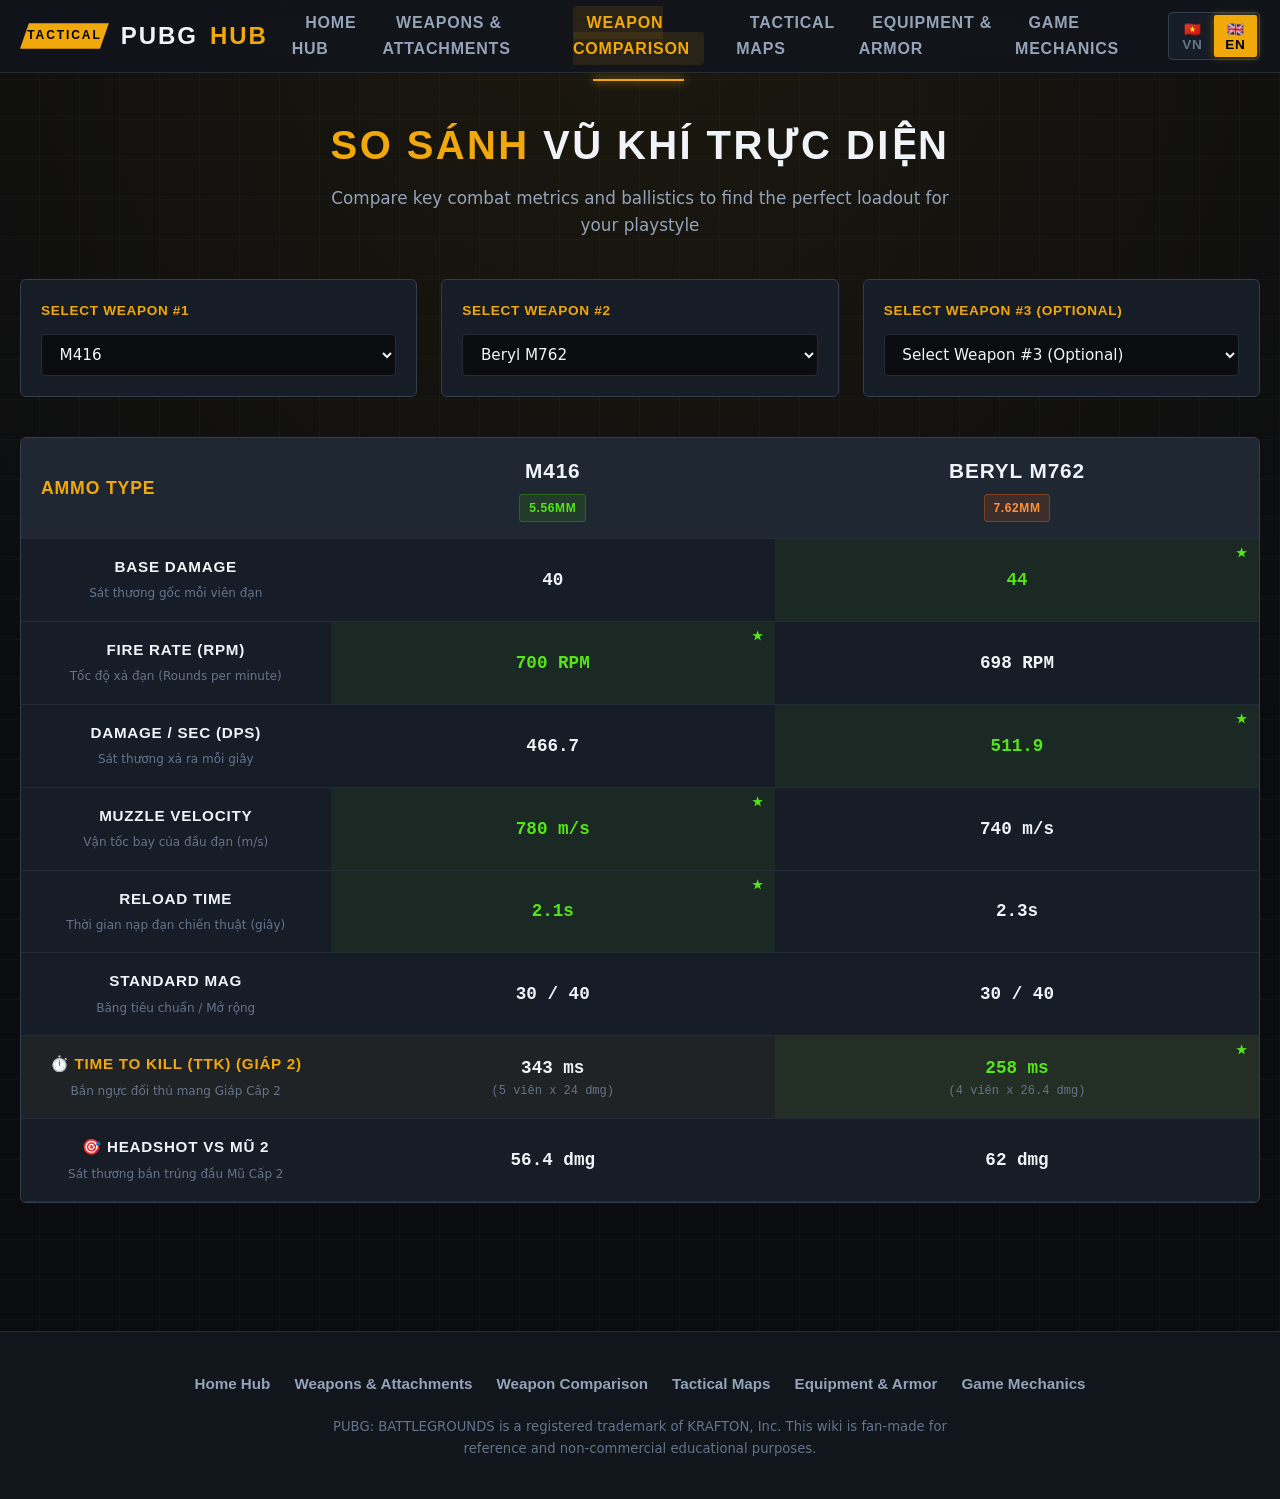
==== compare.html @ 302bb2a8 "seo: add sitemap, robots.txt, canonical tags, open graph, and schema.org structured data" ====
<!DOCTYPE html>
<html lang="vi">
<head>
  <meta charset="UTF-8" />
  <meta name="viewport" content="width=device-width, initial-scale=1.0" />
  <title>So Sánh Vũ Khí PUBG PC Trực Diện | Tool Đối Đầu Súng</title>
  <meta name="description" content="Đặt 2-3 khẩu súng PUBG PC lên bàn cân so sánh Base Damage, RPM, DPS, Vận tốc đạn và thời gian hạ gục TTK." />
  <meta name="keywords" content="so sánh súng pubg, pubg weapon compare, so sánh beryl m762 vs m416, pubg ttk showdown" />
  <link rel="canonical" href="https://methanol-dev.github.io/pubg-pc-wiki/compare.html" />
  <link rel="icon" type="image/svg+xml" href="assets/favicon.svg" />

  <!-- Open Graph -->
  <meta property="og:type" content="article" />
  <meta property="og:url" content="https://methanol-dev.github.io/pubg-pc-wiki/compare.html" />
  <meta property="og:title" content="So Sánh Vũ Khí PUBG PC Trực Diện | Tool Đối Đầu Súng" />
  <meta property="og:description" content="Đặt 2-3 khẩu súng PUBG PC lên bàn cân so sánh Base Damage, RPM, DPS, Vận tốc đạn và thời gian hạ gục TTK." />
  <meta property="og:site_name" content="PUBG PC Tactical Wiki" />
  <meta property="og:locale" content="vi_VN" />

  <!-- Schema.org JSON-LD -->
  <script type="application/ld+json">
  {
    "@context": "https://schema.org",
    "@type": "WebPage",
    "name": "PUBG PC Weapon Comparison Tool",
    "description": "Side-by-side combat performance and ballistics comparison tool for PUBG PC."
  }
  </script>

  <meta http-equiv="Content-Security-Policy" content="default-src 'self'; style-src 'self' 'unsafe-inline' https://fonts.googleapis.com; font-src 'self' https://fonts.gstatic.com data:; img-src 'self' data: https:; script-src 'self' 'unsafe-inline'; connect-src 'self'; object-src 'none'; base-uri 'self';" />
  <meta http-equiv="X-Content-Type-Options" content="nosniff" />
  <meta name="referrer" content="strict-origin-when-cross-origin" />
  <link rel="stylesheet" href="css/main.css" />
  <link rel="stylesheet" href="css/components.css" />
  <link rel="stylesheet" href="css/compare.css" />
</head>
<body>
  <!-- Header -->
  <header class="tactical-header">
    <div class="container header-inner">
      <a href="index.html" class="brand-logo">
        <span class="brand-badge">TACTICAL</span>
        PUBG <span class="brand-accent">HUB</span>
      </a>

      <nav>
        <ul class="nav-menu">
          <li><a href="index.html" class="nav-link" data-i18n="nav.home">Trang Chủ</a></li>
          <li><a href="weapons.html" class="nav-link" data-i18n="nav.weapons">Vũ Khí</a></li>
          <li><a href="compare.html" class="nav-link active" data-i18n="nav.compare">So Sánh</a></li>
          <li><a href="maps.html" class="nav-link" data-i18n="nav.maps">Bản Đồ</a></li>
          <li><a href="equipment.html" class="nav-link" data-i18n="nav.equipment">Trang Bị</a></li>
          <li><a href="mechanics.html" class="nav-link" data-i18n="nav.mechanics">Cơ Chế</a></li>
        </ul>
      </nav>

      <div class="header-actions">
        <div class="lang-switcher">
          <button class="lang-btn active" data-lang="vi" title="Tiếng Việt">🇻🇳 VN</button>
          <button class="lang-btn" data-lang="en" title="English">🇬🇧 EN</button>
        </div>
        <button class="mobile-toggle" id="mobileMenuToggle" aria-label="Menu">
          <span></span><span></span><span></span>
        </button>
      </div>
    </div>
  </header>

  <!-- Mobile Drawer -->
  <div class="mobile-drawer" id="mobileDrawer">
    <a href="index.html" class="nav-link" data-i18n="nav.home">Trang Chủ</a>
    <a href="weapons.html" class="nav-link" data-i18n="nav.weapons">Vũ Khí & Phụ Kiện</a>
    <a href="compare.html" class="nav-link active" data-i18n="nav.compare">So Sánh Vũ Khí</a>
    <a href="maps.html" class="nav-link" data-i18n="nav.maps">Bản Đồ Chiến Thuật</a>
    <a href="equipment.html" class="nav-link" data-i18n="nav.equipment">Trang Bị & Giáp</a>
    <a href="mechanics.html" class="nav-link" data-i18n="nav.mechanics">Cơ Chế Game</a>
  </div>

  <!-- Main Content -->
  <main class="container" style="padding-top: 2.5rem;">
    <!-- Compare Header -->
    <div class="compare-page-header">
      <h1 class="compare-title">
        <span>SO SÁNH</span> VŨ KHÍ TRỰC DIỆN
      </h1>
      <p class="compare-subtitle" data-i18n="compare.subtitle">
        Đặt các khẩu súng lên bàn cân để chọn vũ khí tối ưu cho lối chơi của bạn
      </p>
    </div>

    <!-- Weapon Selectors Grid (3 slots) -->
    <div class="compare-selector-grid">
      <!-- Slot 1 -->
      <div class="selector-card">
        <label for="slotSelect1" class="selector-label" data-i18n="compare.select_slot_1">
          VŨ KHÍ THỨ 1
        </label>
        <select id="slotSelect1" class="weapon-dropdown">
          <option value="">-- Chọn súng --</option>
        </select>
      </div>

      <!-- Slot 2 -->
      <div class="selector-card">
        <label for="slotSelect2" class="selector-label" data-i18n="compare.select_slot_2">
          VŨ KHÍ THỨ 2
        </label>
        <select id="slotSelect2" class="weapon-dropdown">
          <option value="">-- Chọn súng --</option>
        </select>
      </div>

      <!-- Slot 3 (Optional) -->
      <div class="selector-card">
        <label for="slotSelect3" class="selector-label" data-i18n="compare.select_slot_3">
          VŨ KHÍ THỨ 3 (TÙY CHỌN)
        </label>
        <select id="slotSelect3" class="weapon-dropdown">
          <option value="">-- Không chọn --</option>
        </select>
      </div>
    </div>

    <!-- Comparison Table & Content Area -->
    <div id="comparisonContent">
      <!-- Injected by js/compare.js -->
    </div>
  </main>

  <!-- Footer -->
  <footer class="tactical-footer">
    <div class="container footer-inner">
      <ul class="footer-links">
        <li><a href="index.html" data-i18n="nav.home">Trang Chủ</a></li>
        <li><a href="weapons.html" data-i18n="nav.weapons">Vũ Khí</a></li>
        <li><a href="compare.html" data-i18n="nav.compare">So Sánh</a></li>
        <li><a href="maps.html" data-i18n="nav.maps">Bản Đồ</a></li>
        <li><a href="equipment.html" data-i18n="nav.equipment">Trang Bị</a></li>
        <li><a href="mechanics.html" data-i18n="nav.mechanics">Cơ Chế</a></li>
      </ul>
      <p class="footer-disclaimer" data-i18n="site.footer_text">
        PUBG: BATTLEGROUNDS là thương hiệu đã đăng ký của KRAFTON, Inc. Trang web này được xây dựng bởi cộng đồng vì mục đích tham khảo và phi thương mại.
      </p>
    </div>
  </footer>

  <!-- Scripts -->
  <script src="js/i18n.js"></script>
  <script src="js/data-loader.js"></script>
  <script src="js/damage-calculator.js"></script>
  <script src="js/compare.js"></script>
  <script src="js/main.js"></script>
  <script>
    document.addEventListener('DOMContentLoaded', async () => {
      if (window.compareManager) {
        await window.compareManager.init();
      }
    });
  </script>
</body>
</html>
---- css/main.css ----
/* ==========================================================================
   PUBG PC TACTICAL WIKI - MAIN STYLESHEET
   Tactical Military Dark HUD Design System
   ========================================================================== */

@import url('https://fonts.googleapis.com/css2?family=Chakra+Petch:wght@500;600;700&family=Inter:wght@400;500;600;700&family=JetBrains+Mono:wght@500;700&family=Rajdhani:wght@500;600;700&display=swap');

:root {
  /* Brand Tactical Colors */
  --pubg-gold: #f1a80a;
  --pubg-gold-hover: #ffbe26;
  --pubg-gold-glow: rgba(241, 168, 10, 0.35);
  --airdrop-red: #e03e3e;
  --airdrop-glow: rgba(224, 62, 62, 0.4);
  --bluezone-cyan: #00d2ff;
  --bluezone-glow: rgba(0, 210, 255, 0.3);

  /* Dark Theme Surfaces */
  --bg-primary: #0a0c0f;
  --bg-secondary: #11151c;
  --bg-surface: #171d26;
  --bg-surface-elevated: #1f2733;
  --bg-glass: rgba(17, 21, 28, 0.85);

  /* Borders & Dividers */
  --border-subtle: #242c38;
  --border-tactical: #323d4e;
  --border-gold: rgba(241, 168, 10, 0.6);

  /* Text & Typography */
  --text-primary: #f0f4f8;
  --text-secondary: #94a3b8;
  --text-muted: #64748b;
  --text-gold: #f1a80a;

  /* Ammo Colors */
  --ammo-556: #38b000;
  --ammo-762: #ea580c;
  --ammo-9mm: #eab308;
  --ammo-45acp: #0284c7;
  --ammo-12g: #dc2626;
  --ammo-300m: #9333ea;

  /* Fonts */
  --font-display: 'Rajdhani', 'Chakra Petch', sans-serif;
  --font-body: 'Inter', system-ui, -apple-system, sans-serif;
  --font-mono: 'JetBrains Mono', monospace;

  /* Transitions & Radii */
  --transition-fast: 0.15s ease;
  --transition-normal: 0.25s cubic-bezier(0.16, 1, 0.3, 1);
  --radius-sm: 4px;
  --radius-md: 6px;
  --radius-lg: 10px;

  /* Container Max Width */
  --max-width: 1280px;
}

/* --------------------------------------------------------------------------
   Reset & Base Styles
   -------------------------------------------------------------------------- */
*, *::before, *::after {
  box-sizing: border-box;
  margin: 0;
  padding: 0;
}

html {
  font-size: 16px;
  scroll-behavior: smooth;
  background-color: var(--bg-primary);
  color: var(--text-primary);
}

body {
  font-family: var(--font-body);
  line-height: 1.6;
  min-height: 100vh;
  display: flex;
  flex-direction: column;
  background-color: var(--bg-primary);
  background-image: 
    radial-gradient(circle at 50% 0%, rgba(241, 168, 10, 0.08) 0%, transparent 60%),
    linear-gradient(rgba(255, 255, 255, 0.02) 1px, transparent 1px),
    linear-gradient(90deg, rgba(255, 255, 255, 0.02) 1px, transparent 1px);
  background-size: 100% 100%, 40px 40px, 40px 40px;
  background-position: 0 0, -1px -1px, -1px -1px;
}

a {
  color: inherit;
  text-decoration: none;
}

img, svg {
  display: block;
  max-width: 100%;
}

button, input, select {
  font-family: inherit;
  color: inherit;
  border: none;
  outline: none;
  background: transparent;
}

/* --------------------------------------------------------------------------
   Layout & Container
   -------------------------------------------------------------------------- */
.container {
  width: 100%;
  max-width: var(--max-width);
  margin: 0 auto;
  padding: 0 1.25rem;
}

main {
  flex: 1;
}

/* --------------------------------------------------------------------------
   Header & Tactical Navbar
   -------------------------------------------------------------------------- */
.tactical-header {
  position: sticky;
  top: 0;
  z-index: 1000;
  background: var(--bg-glass);
  backdrop-filter: blur(12px);
  -webkit-backdrop-filter: blur(12px);
  border-bottom: 1px solid var(--border-subtle);
}

.header-inner {
  display: flex;
  align-items: center;
  justify-content: space-between;
  height: 72px;
  gap: 1.5rem;
}

.brand-logo {
  display: flex;
  align-items: center;
  gap: 0.75rem;
  font-family: var(--font-display);
  font-size: 1.5rem;
  font-weight: 700;
  letter-spacing: 0.08em;
  text-transform: uppercase;
  color: var(--text-primary);
  transition: var(--transition-fast);
}

.brand-logo:hover {
  text-shadow: 0 0 16px var(--pubg-gold-glow);
}

.brand-badge {
  background: var(--pubg-gold);
  color: #000;
  font-size: 0.75rem;
  font-weight: 800;
  padding: 0.2rem 0.45rem;
  clip-path: polygon(10% 0, 100% 0, 90% 100%, 0 100%);
}

.brand-accent {
  color: var(--pubg-gold);
}

.nav-menu {
  display: flex;
  align-items: center;
  gap: 0.5rem;
  list-style: none;
}

.nav-link {
  font-family: var(--font-display);
  font-size: 1rem;
  font-weight: 600;
  letter-spacing: 0.05em;
  text-transform: uppercase;
  color: var(--text-secondary);
  padding: 0.5rem 0.85rem;
  border-radius: var(--radius-sm);
  transition: var(--transition-fast);
  position: relative;
}

.nav-link:hover {
  color: var(--text-primary);
  background: rgba(255, 255, 255, 0.05);
}

.nav-link.active {
  color: var(--pubg-gold);
  background: rgba(241, 168, 10, 0.1);
}

.nav-link.active::after {
  content: '';
  position: absolute;
  bottom: -16px;
  left: 15%;
  right: 15%;
  height: 2px;
  background: var(--pubg-gold);
  box-shadow: 0 0 10px var(--pubg-gold);
}

.header-actions {
  display: flex;
  align-items: center;
  gap: 0.75rem;
}

/* Language Switcher */
.lang-switcher {
  display: flex;
  align-items: center;
  background: var(--bg-surface);
  border: 1px solid var(--border-tactical);
  border-radius: var(--radius-sm);
  padding: 2px;
}

.lang-btn {
  font-family: var(--font-display);
  font-weight: 700;
  font-size: 0.85rem;
  letter-spacing: 0.05em;
  padding: 0.35rem 0.65rem;
  color: var(--text-muted);
  border-radius: 2px;
  cursor: pointer;
  display: flex;
  align-items: center;
  gap: 0.35rem;
  transition: var(--transition-fast);
}

.lang-btn:hover {
  color: var(--text-primary);
}

.lang-btn.active {
  background: var(--pubg-gold);
  color: #000;
  box-shadow: 0 0 8px var(--pubg-gold-glow);
}

/* Mobile Hamburger Toggle */
.mobile-toggle {
  display: none;
  flex-direction: column;
  gap: 5px;
  cursor: pointer;
  padding: 6px;
  border-radius: var(--radius-sm);
  background: var(--bg-surface);
  border: 1px solid var(--border-tactical);
}

.mobile-toggle span {
  display: block;
  width: 22px;
  height: 2px;
  background: var(--text-primary);
  transition: var(--transition-fast);
}

/* Mobile Drawer */
.mobile-drawer {
  position: fixed;
  top: 72px;
  left: 0;
  right: 0;
  bottom: 0;
  background: rgba(10, 12, 15, 0.98);
  backdrop-filter: blur(16px);
  z-index: 999;
  display: flex;
  flex-direction: column;
  padding: 1.5rem;
  gap: 1rem;
  transform: translateY(-100%);
  opacity: 0;
  pointer-events: none;
  transition: transform 0.3s ease, opacity 0.3s ease;
}

.mobile-drawer.open {
  transform: translateY(0);
  opacity: 1;
  pointer-events: auto;
}

.mobile-drawer .nav-link {
  font-size: 1.25rem;
  padding: 0.85rem 1rem;
  border-bottom: 1px solid var(--border-subtle);
}

/* --------------------------------------------------------------------------
   Footer
   -------------------------------------------------------------------------- */
.tactical-footer {
  margin-top: 5rem;
  border-top: 1px solid var(--border-subtle);
  background: var(--bg-secondary);
  padding: 2.5rem 0;
}

.footer-inner {
  display: flex;
  flex-direction: column;
  gap: 1.25rem;
  align-items: center;
  text-align: center;
}

.footer-links {
  display: flex;
  flex-wrap: wrap;
  gap: 1.5rem;
  list-style: none;
  font-family: var(--font-display);
  font-size: 0.95rem;
  font-weight: 600;
  color: var(--text-secondary);
}

.footer-links a:hover {
  color: var(--pubg-gold);
}

.footer-disclaimer {
  font-size: 0.825rem;
  color: var(--text-muted);
  max-width: 680px;
}

/* --------------------------------------------------------------------------
   Responsive Breakpoints
   -------------------------------------------------------------------------- */
@media (max-width: 900px) {
  .nav-menu {
    display: none;
  }
  .mobile-toggle {
    display: flex;
  }
}
---- css/components.css ----
/* ==========================================================================
   PUBG PC TACTICAL WIKI - COMPONENTS STYLESHEET
   Reusable Tactical HUD UI Elements
   ========================================================================== */

/* --------------------------------------------------------------------------
   Buttons
   -------------------------------------------------------------------------- */
.btn {
  display: inline-flex;
  align-items: center;
  justify-content: center;
  gap: 0.5rem;
  font-family: var(--font-display);
  font-size: 0.95rem;
  font-weight: 700;
  text-transform: uppercase;
  letter-spacing: 0.06em;
  padding: 0.6rem 1.25rem;
  border-radius: var(--radius-sm);
  cursor: pointer;
  transition: var(--transition-normal);
  user-select: none;
  position: relative;
  overflow: hidden;
}

.btn-primary {
  background: var(--pubg-gold);
  color: #000;
  clip-path: polygon(8px 0, 100% 0, 100% calc(100% - 8px), calc(100% - 8px) 100%, 0 100%, 0 8px);
}

.btn-primary:hover {
  background: var(--pubg-gold-hover);
  box-shadow: 0 0 16px var(--pubg-gold-glow);
  transform: translateY(-1px);
}

.btn-secondary {
  background: var(--bg-surface);
  color: var(--text-primary);
  border: 1px solid var(--border-tactical);
}

.btn-secondary:hover {
  background: var(--bg-surface-elevated);
  border-color: var(--border-gold);
  color: var(--pubg-gold);
}

.btn-outline {
  border: 1px solid var(--border-tactical);
  color: var(--text-secondary);
}

.btn-outline:hover {
  border-color: var(--pubg-gold);
  color: var(--text-primary);
  background: rgba(241, 168, 10, 0.08);
}

.btn-sm {
  padding: 0.35rem 0.75rem;
  font-size: 0.8rem;
}

/* --------------------------------------------------------------------------
   Ammo & Spawn Badges
   -------------------------------------------------------------------------- */
.badge {
  display: inline-flex;
  align-items: center;
  gap: 0.35rem;
  font-family: var(--font-display);
  font-size: 0.75rem;
  font-weight: 700;
  letter-spacing: 0.05em;
  text-transform: uppercase;
  padding: 0.2rem 0.55rem;
  border-radius: var(--radius-sm);
}

.badge-ammo-556 {
  background: rgba(56, 176, 0, 0.15);
  color: #55e616;
  border: 1px solid rgba(56, 176, 0, 0.4);
}

.badge-ammo-762 {
  background: rgba(234, 88, 12, 0.15);
  color: #fb923c;
  border: 1px solid rgba(234, 88, 12, 0.4);
}

.badge-ammo-9mm {
  background: rgba(234, 179, 8, 0.15);
  color: #fde047;
  border: 1px solid rgba(234, 179, 8, 0.4);
}

.badge-ammo-45acp {
  background: rgba(2, 132, 199, 0.15);
  color: #38bdf8;
  border: 1px solid rgba(2, 132, 199, 0.4);
}

.badge-ammo-12g {
  background: rgba(220, 38, 38, 0.15);
  color: #f87171;
  border: 1px solid rgba(220, 38, 38, 0.4);
}

.badge-ammo-300m {
  background: rgba(147, 51, 234, 0.15);
  color: #c084fc;
  border: 1px solid rgba(147, 51, 234, 0.4);
}

.badge-airdrop {
  background: rgba(224, 62, 62, 0.2);
  color: #ff6b6b;
  border: 1px solid var(--airdrop-red);
  box-shadow: 0 0 10px var(--airdrop-glow);
  animation: pulse-airdrop 2s infinite;
}

@keyframes pulse-airdrop {
  0%, 100% { box-shadow: 0 0 4px var(--airdrop-glow); }
  50% { box-shadow: 0 0 12px var(--airdrop-glow); }
}

.badge-world {
  background: rgba(100, 116, 139, 0.2);
  color: var(--text-secondary);
  border: 1px solid var(--border-tactical);
}

.badge-class {
  background: var(--bg-surface-elevated);
  color: var(--text-secondary);
  border: 1px solid var(--border-tactical);
}

/* --------------------------------------------------------------------------
   Search Bar Component
   -------------------------------------------------------------------------- */
.search-box-wrap {
  position: relative;
  display: flex;
  align-items: center;
  width: 100%;
}

.search-icon {
  position: absolute;
  left: 1rem;
  color: var(--text-muted);
  pointer-events: none;
}

.search-input {
  width: 100%;
  background: var(--bg-surface);
  border: 1px solid var(--border-tactical);
  border-radius: var(--radius-sm);
  padding: 0.85rem 1rem 0.85rem 2.75rem;
  font-size: 0.95rem;
  color: var(--text-primary);
  transition: var(--transition-fast);
}

.search-input:focus {
  border-color: var(--pubg-gold);
  box-shadow: 0 0 12px var(--pubg-gold-glow);
  background: var(--bg-surface-elevated);
}

/* --------------------------------------------------------------------------
   Filter Tabs & Pills
   -------------------------------------------------------------------------- */
.filter-tabs {
  display: flex;
  flex-wrap: wrap;
  gap: 0.5rem;
  margin: 1.5rem 0;
}

.filter-pill {
  font-family: var(--font-display);
  font-size: 0.9rem;
  font-weight: 600;
  text-transform: uppercase;
  letter-spacing: 0.05em;
  padding: 0.5rem 1rem;
  background: var(--bg-surface);
  border: 1px solid var(--border-tactical);
  border-radius: var(--radius-sm);
  color: var(--text-secondary);
  cursor: pointer;
  transition: var(--transition-fast);
}

.filter-pill:hover {
  background: var(--bg-surface-elevated);
  color: var(--text-primary);
  border-color: var(--border-subtle);
}

.filter-pill.active {
  background: var(--pubg-gold);
  color: #000;
  font-weight: 700;
  border-color: var(--pubg-gold);
  box-shadow: 0 0 12px var(--pubg-gold-glow);
}

/* --------------------------------------------------------------------------
   Stat Progress Bar
   -------------------------------------------------------------------------- */
.stat-item {
  margin-bottom: 0.65rem;
}

.stat-header {
  display: flex;
  justify-content: space-between;
  font-family: var(--font-display);
  font-size: 0.85rem;
  letter-spacing: 0.05em;
  color: var(--text-secondary);
  margin-bottom: 0.25rem;
}

.stat-value {
  font-family: var(--font-mono);
  font-weight: 700;
  color: var(--text-primary);
}

.stat-bar-track {
  height: 6px;
  background: var(--bg-surface-elevated);
  border-radius: 3px;
  overflow: hidden;
}

.stat-bar-fill {
  height: 100%;
  background: var(--pubg-gold);
  border-radius: 3px;
  transition: width 0.4s ease;
}

.stat-bar-fill.fill-red {
  background: var(--airdrop-red);
}

.stat-bar-fill.fill-blue {
  background: var(--bluezone-cyan);
}

/* --------------------------------------------------------------------------
   Modal Component
   -------------------------------------------------------------------------- */
.modal-overlay {
  position: fixed;
  inset: 0;
  background: rgba(5, 7, 10, 0.85);
  backdrop-filter: blur(8px);
  -webkit-backdrop-filter: blur(8px);
  z-index: 2000;
  display: flex;
  align-items: center;
  justify-content: center;
  padding: 1.5rem;
  opacity: 0;
  pointer-events: none;
  transition: opacity var(--transition-normal);
}

.modal-overlay.open {
  opacity: 1;
  pointer-events: auto;
}

.modal-dialog {
  background: var(--bg-secondary);
  border: 1px solid var(--border-tactical);
  border-radius: var(--radius-md);
  width: 100%;
  max-width: 900px;
  max-height: 90vh;
  overflow-y: auto;
  box-shadow: 0 20px 40px rgba(0, 0, 0, 0.7), 0 0 25px rgba(241, 168, 10, 0.15);
  transform: scale(0.95);
  transition: transform var(--transition-normal);
}

.modal-overlay.open .modal-dialog {
  transform: scale(1);
}

.modal-header {
  display: flex;
  align-items: center;
  justify-content: space-between;
  padding: 1.25rem 1.5rem;
  border-bottom: 1px solid var(--border-subtle);
  position: sticky;
  top: 0;
  background: var(--bg-secondary);
  z-index: 10;
}

.modal-title {
  font-family: var(--font-display);
  font-size: 1.5rem;
  font-weight: 700;
  letter-spacing: 0.05em;
  color: var(--text-primary);
  display: flex;
  align-items: center;
  gap: 0.75rem;
}

.modal-close {
  width: 36px;
  height: 36px;
  display: flex;
  align-items: center;
  justify-content: center;
  font-size: 1.5rem;
  color: var(--text-muted);
  cursor: pointer;
  border-radius: var(--radius-sm);
  transition: var(--transition-fast);
}

.modal-close:hover {
  background: var(--bg-surface-elevated);
  color: var(--pubg-gold);
}

.modal-body {
  padding: 1.5rem;
}

/* --------------------------------------------------------------------------
   Tactical Range Slider
   -------------------------------------------------------------------------- */
input[type="range"].tactical-slider {
  -webkit-appearance: none;
  appearance: none;
  width: 100%;
  height: 6px;
  background: var(--bg-surface-elevated);
  border-radius: 3px;
  outline: none;
}

input[type="range"].tactical-slider::-webkit-slider-thumb {
  -webkit-appearance: none;
  appearance: none;
  width: 18px;
  height: 18px;
  border-radius: 2px;
  background: var(--pubg-gold);
  cursor: pointer;
  box-shadow: 0 0 8px var(--pubg-gold-glow);
  transition: var(--transition-fast);
}

input[type="range"].tactical-slider::-webkit-slider-thumb:hover {
  transform: scale(1.15);
}
---- css/compare.css ----
/* ==========================================================================
   PUBG PC TACTICAL WIKI - COMPARE STYLESHEET
   Side-by-Side Weapon Comparison Tool
   ========================================================================== */

.compare-page-header {
  text-align: center;
  margin-bottom: 2.5rem;
}

.compare-title {
  font-family: var(--font-display);
  font-size: 2.5rem;
  font-weight: 700;
  text-transform: uppercase;
  letter-spacing: 0.06em;
  color: var(--text-primary);
  margin-bottom: 0.5rem;
}

.compare-title span {
  color: var(--pubg-gold);
}

.compare-subtitle {
  color: var(--text-secondary);
  font-size: 1.05rem;
  max-width: 650px;
  margin: 0 auto;
}

/* --------------------------------------------------------------------------
   Weapon Selectors Bar
   -------------------------------------------------------------------------- */
.compare-selector-grid {
  display: grid;
  grid-template-columns: repeat(3, 1fr);
  gap: 1.5rem;
  margin-bottom: 2.5rem;
}

@media (max-width: 768px) {
  .compare-selector-grid {
    grid-template-columns: 1fr;
  }
}

.selector-card {
  background: var(--bg-surface);
  border: 1px solid var(--border-tactical);
  border-radius: var(--radius-md);
  padding: 1.25rem;
  display: flex;
  flex-direction: column;
  gap: 0.75rem;
}

.selector-label {
  font-family: var(--font-display);
  font-size: 0.85rem;
  font-weight: 700;
  text-transform: uppercase;
  letter-spacing: 0.05em;
  color: var(--pubg-gold);
}

.weapon-dropdown {
  background: var(--bg-primary);
  border: 1px solid var(--border-subtle);
  border-radius: var(--radius-sm);
  color: var(--text-primary);
  padding: 0.65rem 0.85rem;
  font-family: var(--font-body);
  font-size: 0.95rem;
  width: 100%;
  cursor: pointer;
}

.weapon-dropdown:focus {
  border-color: var(--pubg-gold);
  box-shadow: 0 0 10px var(--pubg-gold-glow);
}

.weapon-slot-preview {
  height: 90px;
  display: flex;
  align-items: center;
  justify-content: center;
  background: var(--bg-primary);
  border-radius: var(--radius-sm);
  border: 1px dashed var(--border-tactical);
}

.weapon-slot-preview svg {
  max-height: 60px;
  width: 75%;
}

/* --------------------------------------------------------------------------
   Comparison Table & Showdown Bars
   -------------------------------------------------------------------------- */
.showdown-table-wrap {
  background: var(--bg-surface);
  border: 1px solid var(--border-tactical);
  border-radius: var(--radius-md);
  overflow: hidden;
  margin-bottom: 3rem;
}

.showdown-table {
  width: 100%;
  border-collapse: collapse;
}

.showdown-table th,
.showdown-table td {
  padding: 1rem 1.25rem;
  text-align: center;
  border-bottom: 1px solid var(--border-subtle);
}

.showdown-table th {
  background: var(--bg-surface-elevated);
  font-family: var(--font-display);
  font-size: 1.1rem;
  font-weight: 700;
  text-transform: uppercase;
  letter-spacing: 0.05em;
  color: var(--text-primary);
}

.showdown-table th.metric-col {
  text-align: left;
  color: var(--pubg-gold);
  width: 25%;
}

.metric-name {
  font-family: var(--font-display);
  font-weight: 700;
  font-size: 0.95rem;
  text-transform: uppercase;
  letter-spacing: 0.05em;
  color: var(--text-primary);
  display: block;
}

.metric-desc {
  font-size: 0.75rem;
  color: var(--text-muted);
}

.val-cell {
  font-family: var(--font-mono);
  font-size: 1.1rem;
  font-weight: 700;
  color: var(--text-primary);
  position: relative;
}

.val-cell.winner {
  color: #55e616;
  background: rgba(85, 230, 22, 0.06);
}

.val-cell.winner::after {
  content: '★';
  position: absolute;
  top: 6px;
  right: 12px;
  font-size: 0.75rem;
  color: #55e616;
}

.val-cell.loser {
  color: var(--text-secondary);
}

/* TTK Showdown Visual Banner */
.ttk-showdown-section {
  background: var(--bg-surface);
  border: 1px solid var(--border-tactical);
  border-radius: var(--radius-md);
  padding: 1.75rem;
  margin-bottom: 3rem;
}

.ttk-bar-row {
  margin-bottom: 1.25rem;
}

.ttk-bar-label {
  display: flex;
  justify-content: space-between;
  font-family: var(--font-display);
  font-weight: 600;
  margin-bottom: 0.35rem;
}
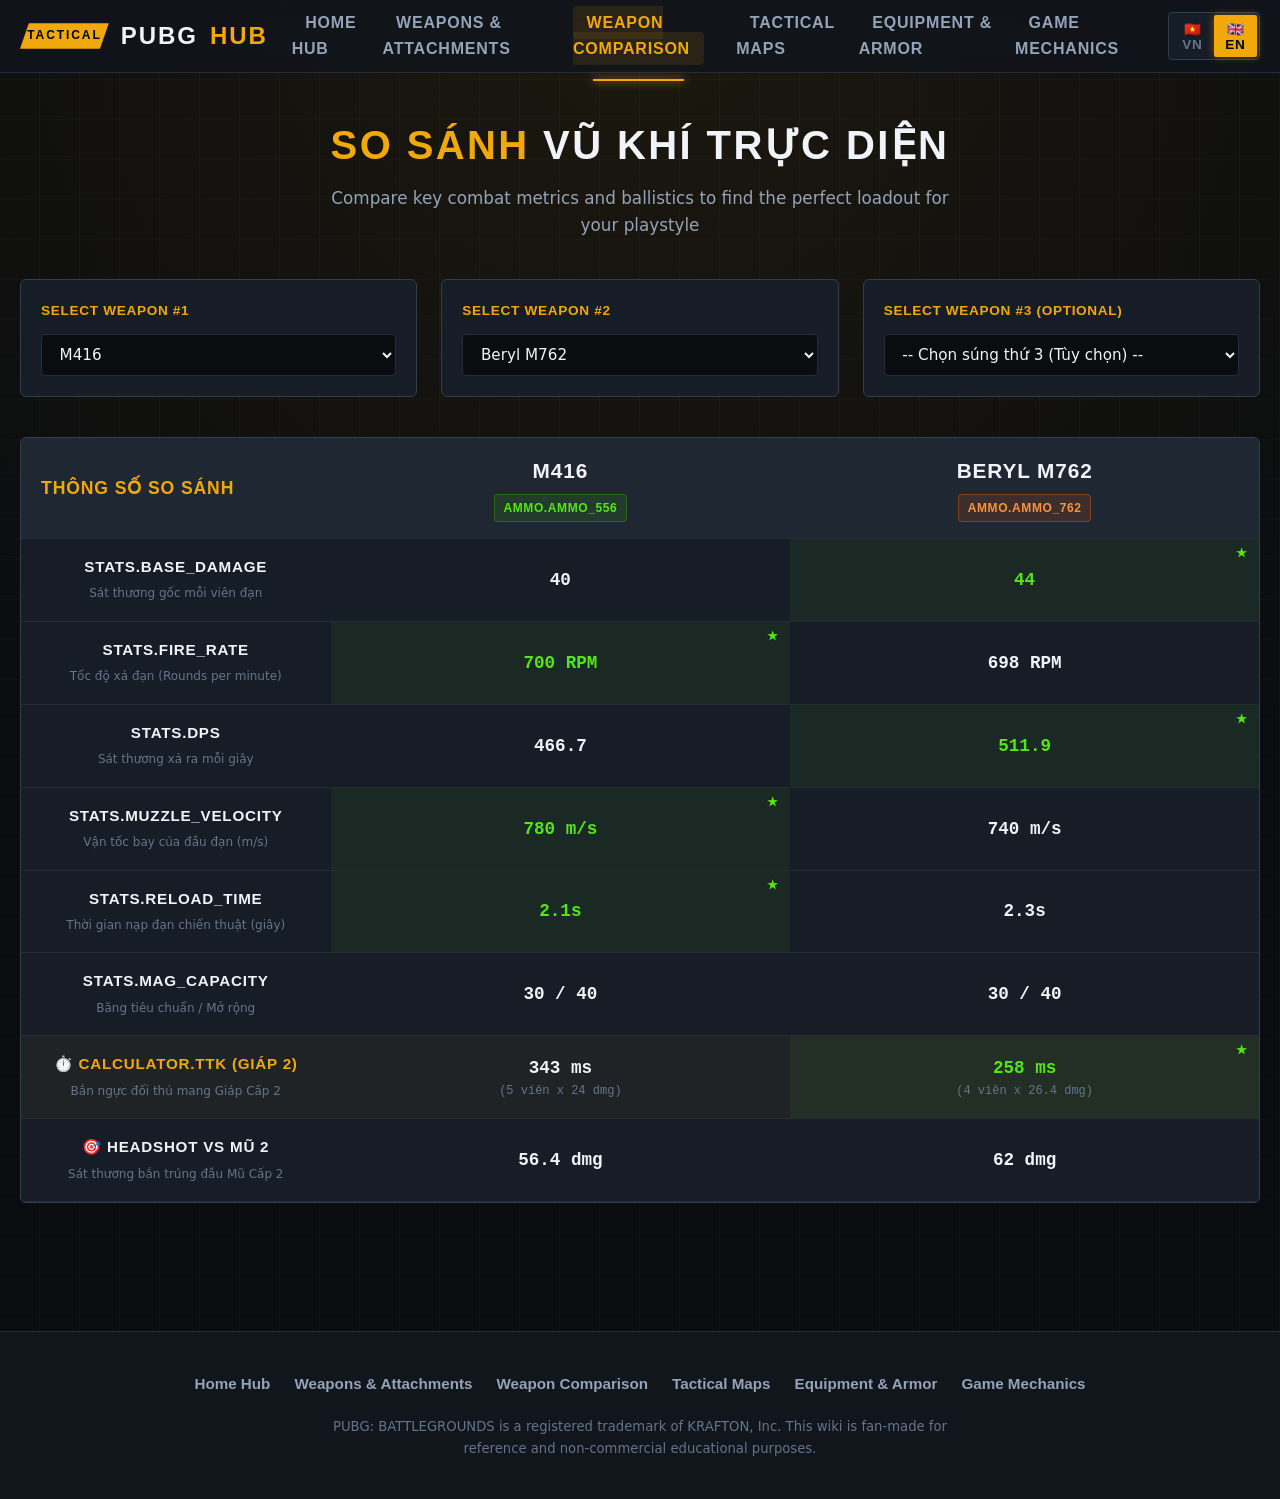
==== commit 8c7a75e5: "perf: eliminate CSS @import waterfall, add font preconnect, parallel fetch, search debounce, and CLS" ====
--- a/compare.html
+++ b/compare.html
@@ -30,6 +30,9 @@
   <meta http-equiv="Content-Security-Policy" content="default-src 'self'; style-src 'self' 'unsafe-inline' https://fonts.googleapis.com; font-src 'self' https://fonts.gstatic.com data:; img-src 'self' data: https:; script-src 'self' 'unsafe-inline'; connect-src 'self'; object-src 'none'; base-uri 'self';" />
   <meta http-equiv="X-Content-Type-Options" content="nosniff" />
   <meta name="referrer" content="strict-origin-when-cross-origin" />
+  <link rel="preconnect" href="https://fonts.googleapis.com" />
+  <link rel="preconnect" href="https://fonts.gstatic.com" crossorigin />
+  <link href="https://fonts.googleapis.com/css2?family=Chakra+Petch:wght@500;600;700&family=Inter:wght@400;500;600;700&family=JetBrains+Mono:wght@500;700&family=Rajdhani:wght@500;600;700&display=swap" rel="stylesheet" />
   <link rel="stylesheet" href="css/main.css" />
   <link rel="stylesheet" href="css/components.css" />
   <link rel="stylesheet" href="css/compare.css" />
--- a/css/main.css
+++ b/css/main.css
@@ -2,8 +2,7 @@
    PUBG PC TACTICAL WIKI - MAIN STYLESHEET
    Tactical Military Dark HUD Design System
    ========================================================================== */
-
-@import url('https://fonts.googleapis.com/css2?family=Chakra+Petch:wght@500;600;700&family=Inter:wght@400;500;600;700&family=JetBrains+Mono:wght@500;700&family=Rajdhani:wght@500;600;700&display=swap');
+/* Fonts are preconnected and loaded asynchronously in HTML head */
 
 :root {
   /* Brand Tactical Colors */
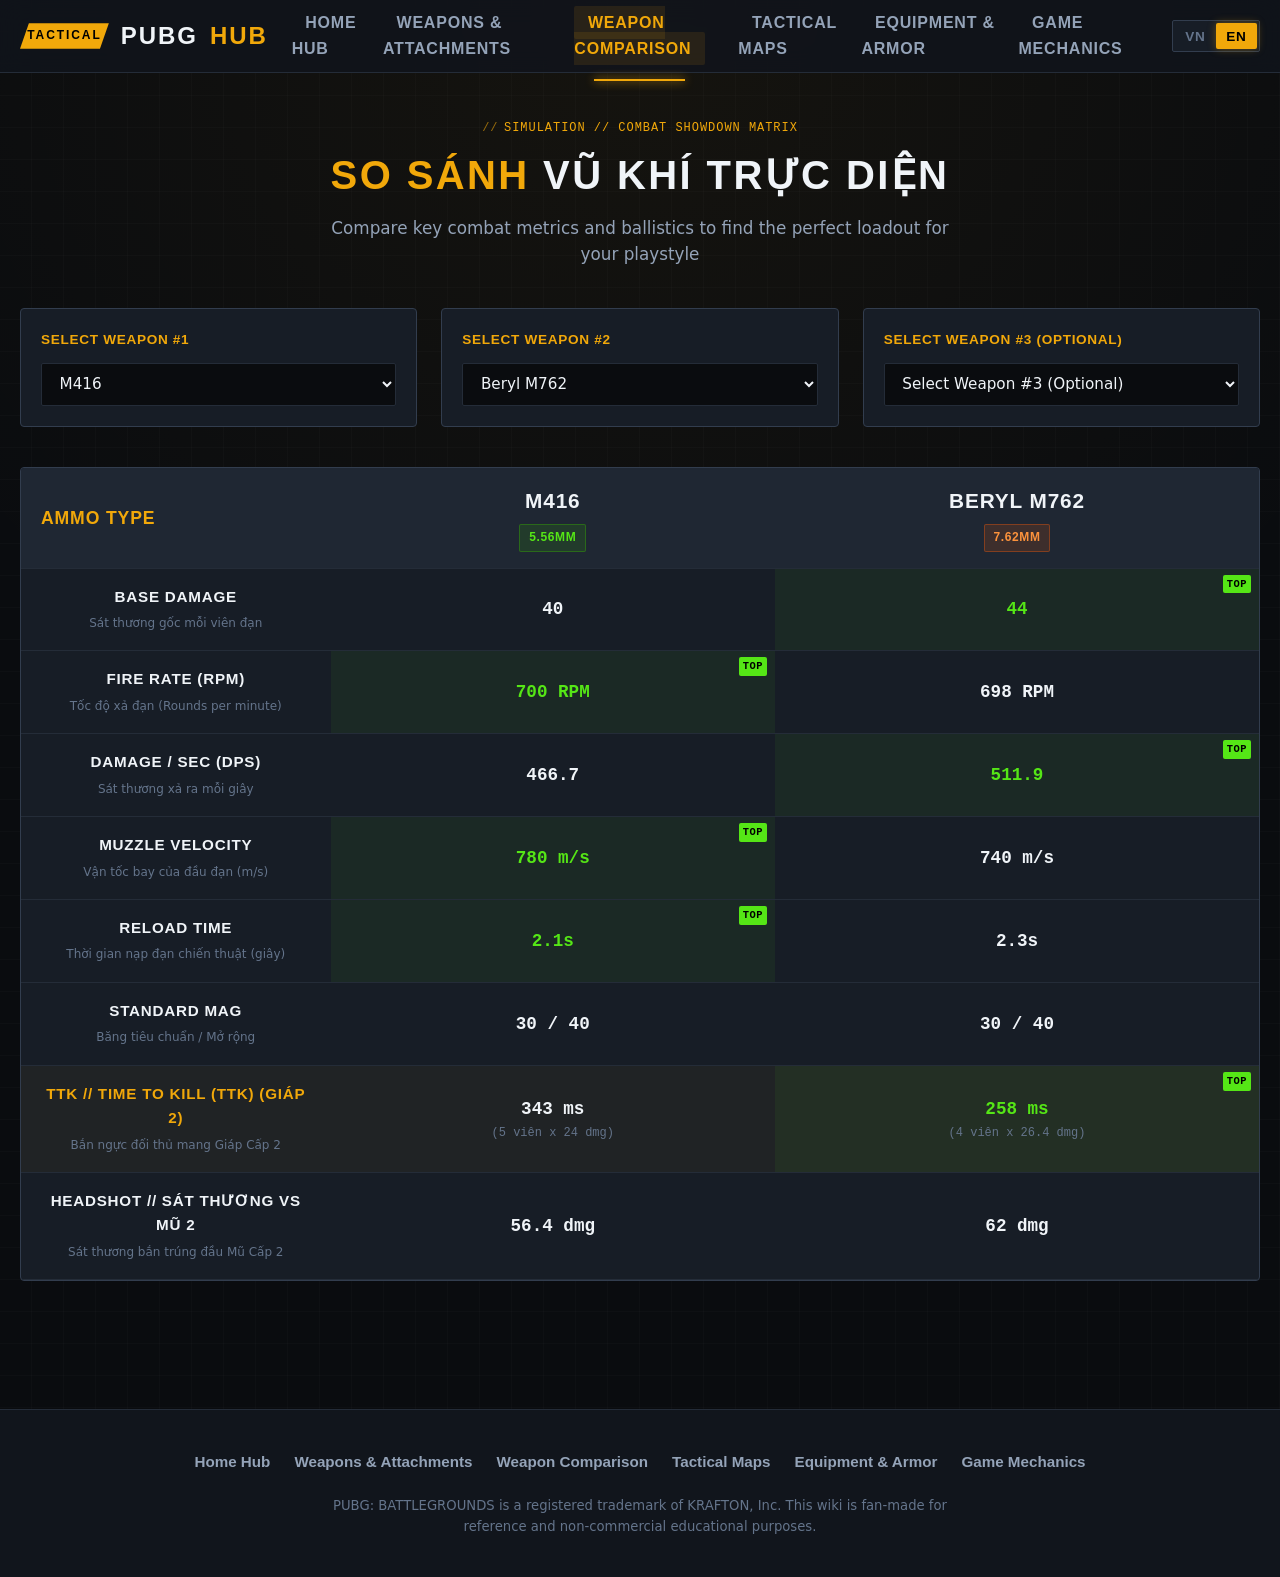
==== commit a852c31e: "style: remove AI-like emojis, apply bespoke tactical military HUD design system with vector silhouet" ====
--- a/compare.html
+++ b/compare.html
@@ -59,8 +59,8 @@
 
       <div class="header-actions">
         <div class="lang-switcher">
-          <button class="lang-btn active" data-lang="vi" title="Tiếng Việt">🇻🇳 VN</button>
-          <button class="lang-btn" data-lang="en" title="English">🇬🇧 EN</button>
+          <button class="lang-btn active" data-lang="vi" title="Tiếng Việt">VN</button>
+          <button class="lang-btn" data-lang="en" title="English">EN</button>
         </div>
         <button class="mobile-toggle" id="mobileMenuToggle" aria-label="Menu">
           <span></span><span></span><span></span>
@@ -83,7 +83,8 @@
   <main class="container" style="padding-top: 2.5rem;">
     <!-- Compare Header -->
     <div class="compare-page-header">
-      <h1 class="compare-title">
+      <div class="sys-tag">SIMULATION // COMBAT SHOWDOWN MATRIX</div>
+      <h1 class="compare-title" style="margin-top: 0.25rem;">
         <span>SO SÁNH</span> VŨ KHÍ TRỰC DIỆN
       </h1>
       <p class="compare-subtitle" data-i18n="compare.subtitle">
--- a/css/main.css
+++ b/css/main.css
@@ -48,9 +48,9 @@
   /* Transitions & Radii */
   --transition-fast: 0.15s ease;
   --transition-normal: 0.25s cubic-bezier(0.16, 1, 0.3, 1);
-  --radius-sm: 4px;
-  --radius-md: 6px;
-  --radius-lg: 10px;
+  --radius-sm: 2px;
+  --radius-md: 4px;
+  --radius-lg: 6px;
 
   /* Container Max Width */
   --max-width: 1280px;
@@ -80,12 +80,48 @@
   flex-direction: column;
   background-color: var(--bg-primary);
   background-image: 
-    radial-gradient(circle at 50% 0%, rgba(241, 168, 10, 0.08) 0%, transparent 60%),
-    linear-gradient(rgba(255, 255, 255, 0.02) 1px, transparent 1px),
-    linear-gradient(90deg, rgba(255, 255, 255, 0.02) 1px, transparent 1px);
-  background-size: 100% 100%, 40px 40px, 40px 40px;
+    radial-gradient(circle at 50% 0%, rgba(241, 168, 10, 0.05) 0%, transparent 50%),
+    linear-gradient(rgba(255, 255, 255, 0.015) 1px, transparent 1px),
+    linear-gradient(90deg, rgba(255, 255, 255, 0.015) 1px, transparent 1px);
+  background-size: 100% 100%, 32px 32px, 32px 32px;
   background-position: 0 0, -1px -1px, -1px -1px;
 }
+
+/* Tactical Telemetry & Monospace Elements */
+.sys-tag {
+  font-family: var(--font-mono);
+  font-size: 0.75rem;
+  letter-spacing: 0.08em;
+  color: var(--pubg-gold);
+  text-transform: uppercase;
+  display: inline-flex;
+  align-items: center;
+  gap: 0.35rem;
+}
+
+.sys-tag::before {
+  content: '//';
+  opacity: 0.6;
+}
+
+.hud-panel {
+  position: relative;
+  border: 1px solid var(--border-tactical);
+  background: var(--bg-surface);
+}
+
+.hud-corner-tl, .hud-corner-tr, .hud-corner-bl, .hud-corner-br {
+  position: absolute;
+  width: 6px;
+  height: 6px;
+  border-color: var(--pubg-gold);
+  pointer-events: none;
+}
+
+.hud-corner-tl { top: -1px; left: -1px; border-top: 2px solid var(--pubg-gold); border-left: 2px solid var(--pubg-gold); }
+.hud-corner-tr { top: -1px; right: -1px; border-top: 2px solid var(--pubg-gold); border-right: 2px solid var(--pubg-gold); }
+.hud-corner-bl { bottom: -1px; left: -1px; border-bottom: 2px solid var(--pubg-gold); border-left: 2px solid var(--pubg-gold); }
+.hud-corner-br { bottom: -1px; right: -1px; border-bottom: 2px solid var(--pubg-gold); border-right: 2px solid var(--pubg-gold); }
 
 a {
   color: inherit;
--- a/css/compare.css
+++ b/css/compare.css
@@ -164,12 +164,18 @@
 }
 
 .val-cell.winner::after {
-  content: '★';
+  content: 'TOP';
   position: absolute;
   top: 6px;
-  right: 12px;
-  font-size: 0.75rem;
-  color: #55e616;
+  right: 8px;
+  font-family: var(--font-mono);
+  font-size: 0.65rem;
+  font-weight: 700;
+  letter-spacing: 0.05em;
+  color: #000;
+  background: #55e616;
+  padding: 1px 4px;
+  border-radius: 2px;
 }
 
 .val-cell.loser {
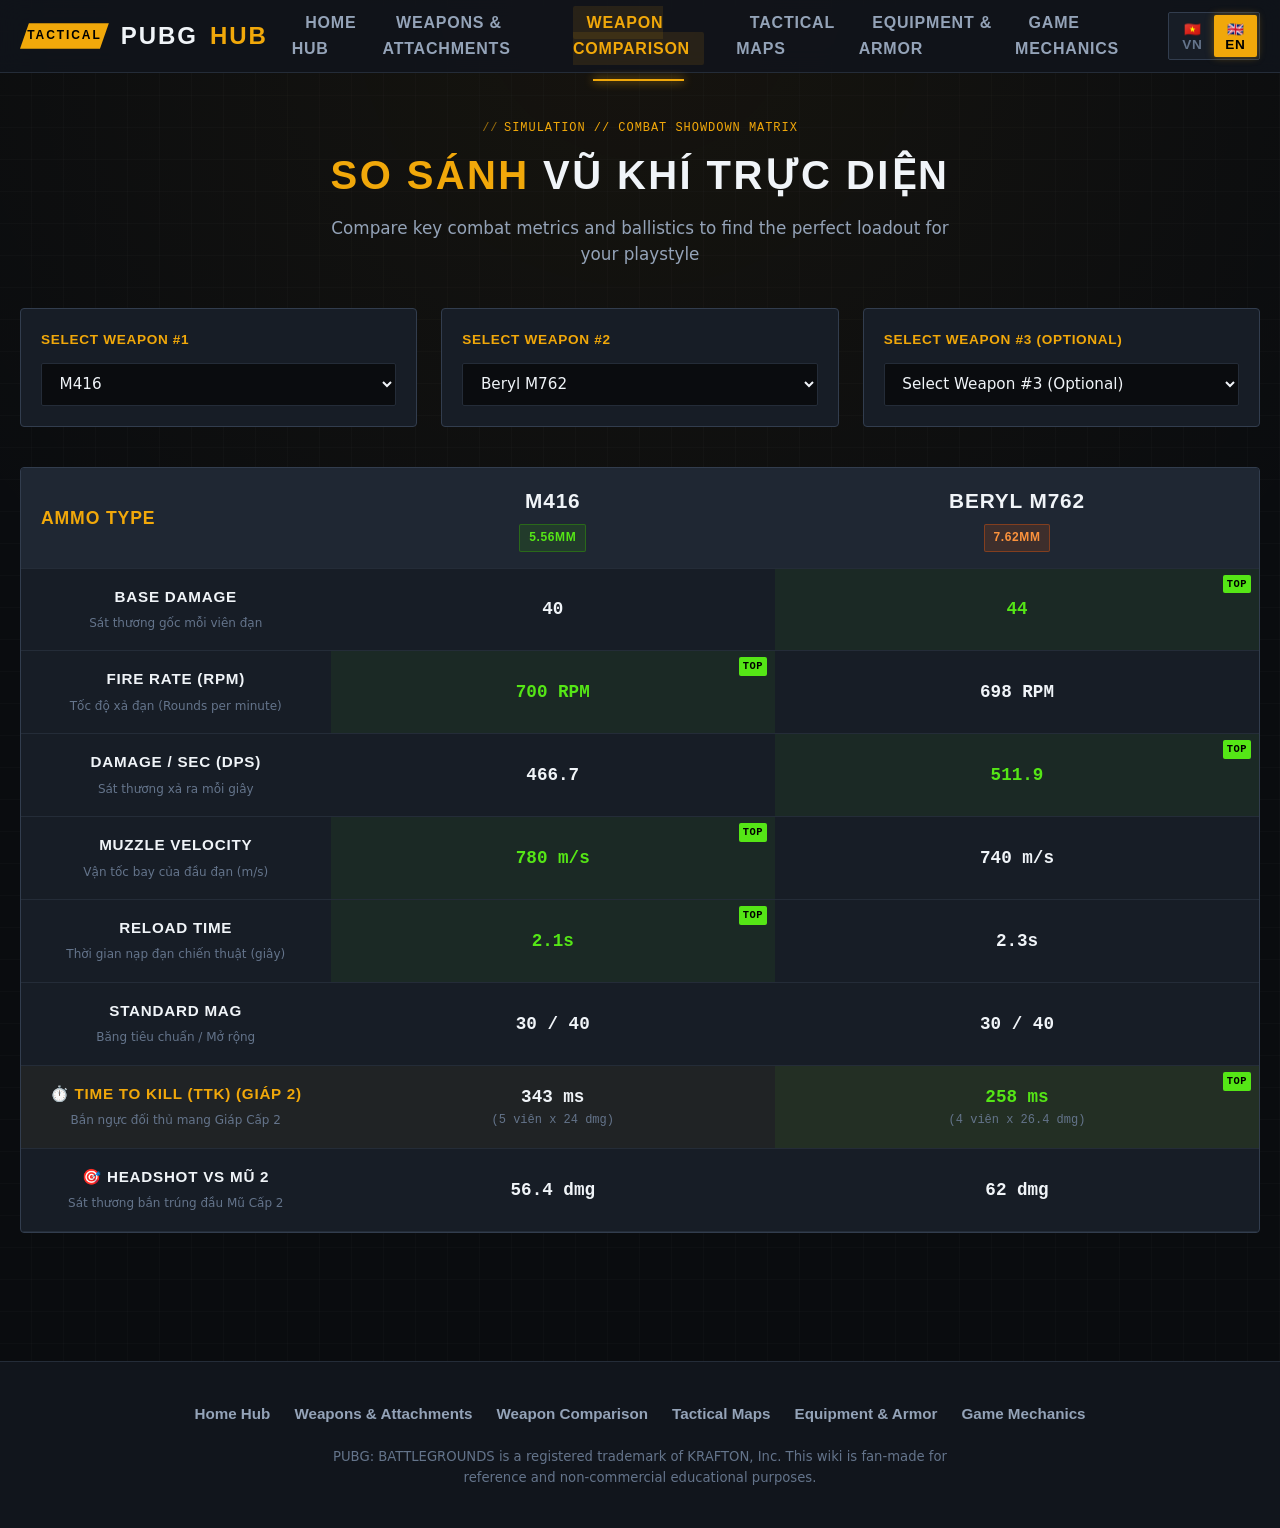
==== commit aafd7fc6: "style: restore sensible UI and semantic functional icons while retaining tactical theme" ====
--- a/compare.html
+++ b/compare.html
@@ -59,8 +59,8 @@
 
       <div class="header-actions">
         <div class="lang-switcher">
-          <button class="lang-btn active" data-lang="vi" title="Tiếng Việt">VN</button>
-          <button class="lang-btn" data-lang="en" title="English">EN</button>
+          <button class="lang-btn active" data-lang="vi" title="Tiếng Việt">🇻🇳 VN</button>
+          <button class="lang-btn" data-lang="en" title="English">🇬🇧 EN</button>
         </div>
         <button class="mobile-toggle" id="mobileMenuToggle" aria-label="Menu">
           <span></span><span></span><span></span>
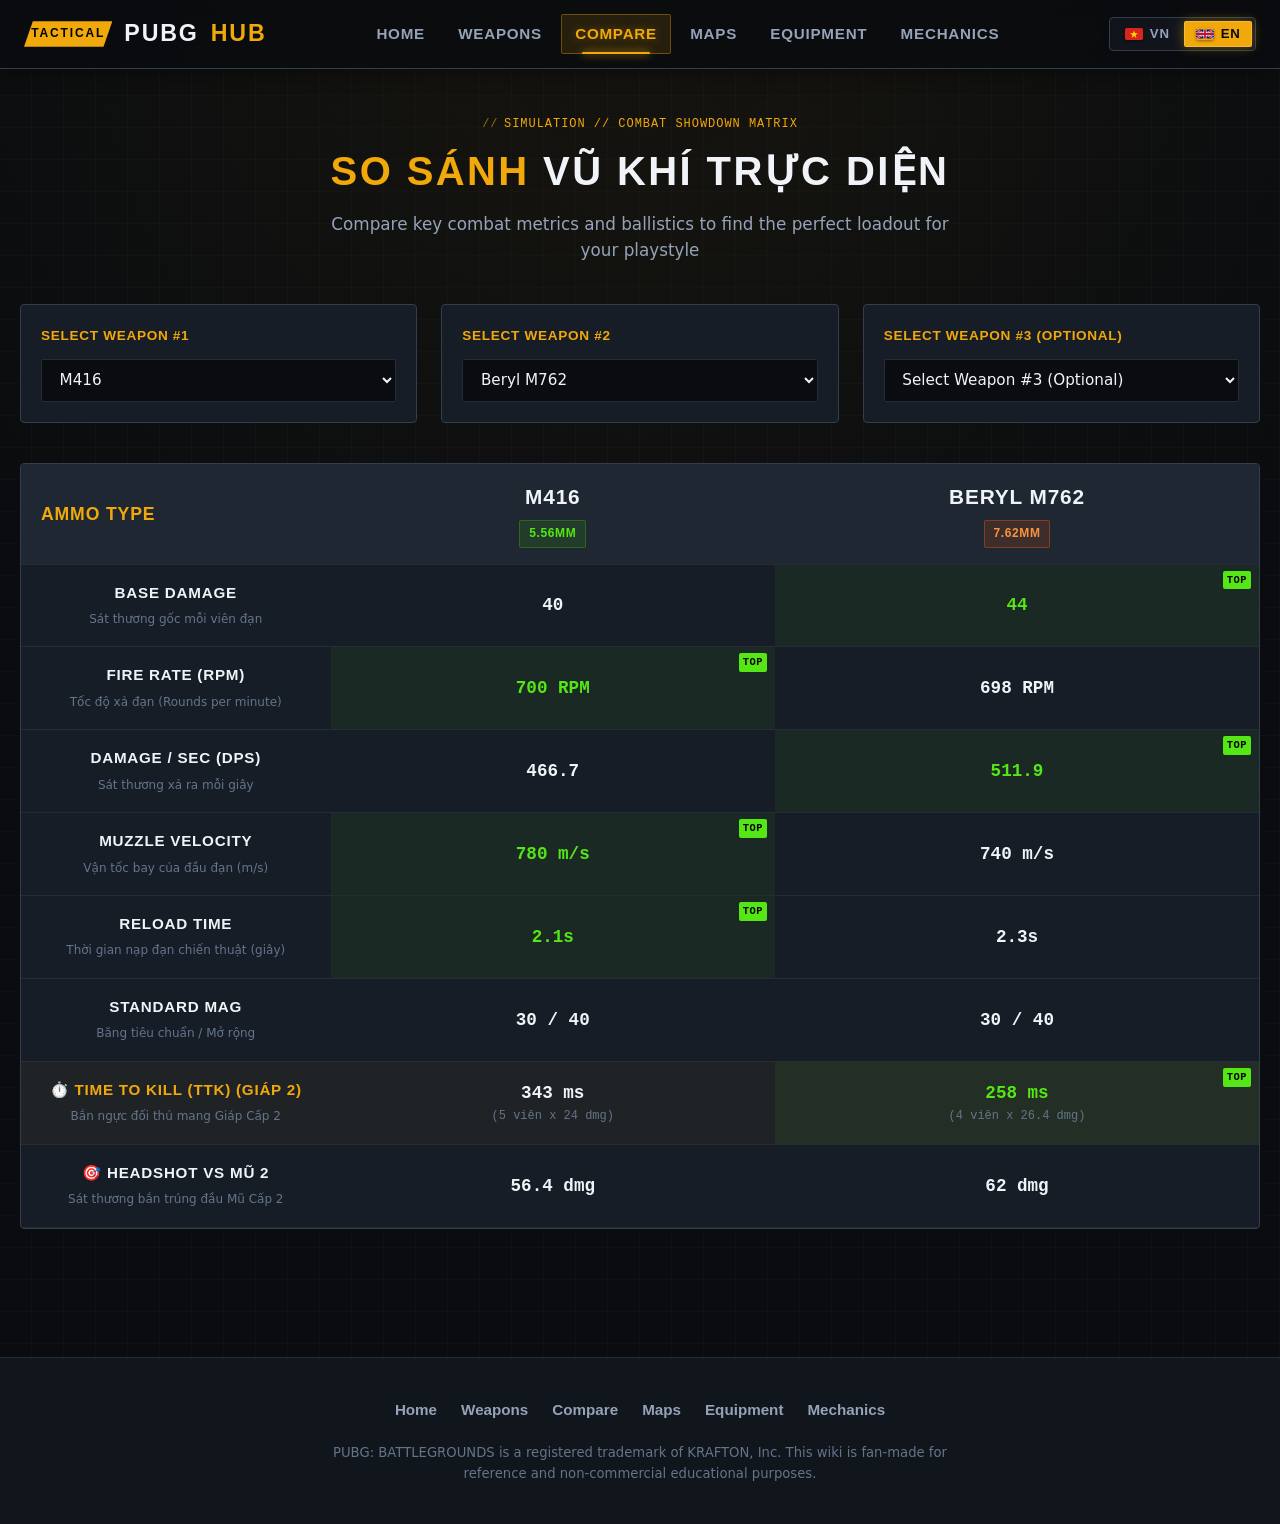
==== commit 8cd31df8: "fix(ui-ux): modern tactical header, SVG national flags, prevent text wrapping, and add cache-busters" ====
--- a/compare.html
+++ b/compare.html
@@ -33,9 +33,9 @@
   <link rel="preconnect" href="https://fonts.googleapis.com" />
   <link rel="preconnect" href="https://fonts.gstatic.com" crossorigin />
   <link href="https://fonts.googleapis.com/css2?family=Chakra+Petch:wght@500;600;700&family=Inter:wght@400;500;600;700&family=JetBrains+Mono:wght@500;700&family=Rajdhani:wght@500;600;700&display=swap" rel="stylesheet" />
-  <link rel="stylesheet" href="css/main.css" />
-  <link rel="stylesheet" href="css/components.css" />
-  <link rel="stylesheet" href="css/compare.css" />
+  <link rel="stylesheet" href="css/main.css?v=2.1" />
+  <link rel="stylesheet" href="css/components.css?v=2.1" />
+  <link rel="stylesheet" href="css/compare.css?v=2.1" />
 </head>
 <body>
   <!-- Header -->
@@ -59,8 +59,23 @@
 
       <div class="header-actions">
         <div class="lang-switcher">
-          <button class="lang-btn active" data-lang="vi" title="Tiếng Việt">🇻🇳 VN</button>
-          <button class="lang-btn" data-lang="en" title="English">🇬🇧 EN</button>
+          <button class="lang-btn active" data-lang="vi" title="Tiếng Việt">
+            <svg class="flag-icon" viewBox="0 0 30 20">
+              <rect width="30" height="20" fill="#da251d"/>
+              <polygon points="15,4 16.5,8.8 21.5,8.8 17.5,11.8 19,16.5 15,13.5 11,16.5 12.5,11.8 8.5,8.8 13.5,8.8" fill="#ffde00"/>
+            </svg>
+            <span>VN</span>
+          </button>
+          <button class="lang-btn" data-lang="en" title="English">
+            <svg class="flag-icon" viewBox="0 0 60 30">
+              <rect width="60" height="30" fill="#012169"/>
+              <path d="M0 0 L60 30 M60 0 L0 30" stroke="#fff" stroke-width="6"/>
+              <path d="M0 0 L60 30 M60 0 L0 30" stroke="#C8102E" stroke-width="3.5"/>
+              <path d="M30 0 v30 M0 15 h60" stroke="#fff" stroke-width="10"/>
+              <path d="M30 0 v30 M0 15 h60" stroke="#C8102E" stroke-width="6"/>
+            </svg>
+            <span>EN</span>
+          </button>
         </div>
         <button class="mobile-toggle" id="mobileMenuToggle" aria-label="Menu">
           <span></span><span></span><span></span>
--- a/css/main.css
+++ b/css/main.css
@@ -162,18 +162,22 @@
   position: sticky;
   top: 0;
   z-index: 1000;
-  background: var(--bg-glass);
-  backdrop-filter: blur(12px);
-  -webkit-backdrop-filter: blur(12px);
-  border-bottom: 1px solid var(--border-subtle);
+  background: rgba(10, 12, 15, 0.94);
+  backdrop-filter: blur(16px);
+  -webkit-backdrop-filter: blur(16px);
+  border-bottom: 1px solid var(--border-tactical);
+  box-shadow: 0 4px 20px rgba(0, 0, 0, 0.4);
 }
 
 .header-inner {
   display: flex;
   align-items: center;
   justify-content: space-between;
-  height: 72px;
+  height: 68px;
   gap: 1.5rem;
+  max-width: 1440px;
+  margin: 0 auto;
+  padding: 0 1.5rem;
 }
 
 .brand-logo {
@@ -181,12 +185,13 @@
   align-items: center;
   gap: 0.75rem;
   font-family: var(--font-display);
-  font-size: 1.5rem;
+  font-size: 1.45rem;
   font-weight: 700;
   letter-spacing: 0.08em;
   text-transform: uppercase;
   color: var(--text-primary);
   transition: var(--transition-fast);
+  flex-shrink: 0;
 }
 
 .brand-logo:hover {
@@ -209,83 +214,115 @@
 .nav-menu {
   display: flex;
   align-items: center;
-  gap: 0.5rem;
+  gap: 0.35rem;
   list-style: none;
+  flex-wrap: nowrap;
+  margin: 0;
+  padding: 0;
 }
 
 .nav-link {
   font-family: var(--font-display);
-  font-size: 1rem;
-  font-weight: 600;
+  font-size: 0.95rem;
+  font-weight: 700;
   letter-spacing: 0.05em;
   text-transform: uppercase;
   color: var(--text-secondary);
-  padding: 0.5rem 0.85rem;
+  padding: 0.45rem 0.8rem;
   border-radius: var(--radius-sm);
-  transition: var(--transition-fast);
+  transition: all 0.2s cubic-bezier(0.16, 1, 0.3, 1);
   position: relative;
+  white-space: nowrap !important;
+  display: inline-flex;
+  align-items: center;
+  justify-content: center;
+  border: 1px solid transparent;
 }
 
 .nav-link:hover {
   color: var(--text-primary);
   background: rgba(255, 255, 255, 0.05);
+  border-color: rgba(255, 255, 255, 0.08);
 }
 
 .nav-link.active {
   color: var(--pubg-gold);
-  background: rgba(241, 168, 10, 0.1);
+  background: rgba(241, 168, 10, 0.12);
+  border-color: rgba(241, 168, 10, 0.35);
+  text-shadow: 0 0 10px var(--pubg-gold-glow);
 }
 
 .nav-link.active::after {
   content: '';
   position: absolute;
-  bottom: -16px;
-  left: 15%;
-  right: 15%;
+  bottom: -1px;
+  left: 18%;
+  right: 18%;
   height: 2px;
   background: var(--pubg-gold);
-  box-shadow: 0 0 10px var(--pubg-gold);
+  box-shadow: 0 0 8px var(--pubg-gold);
+  border-radius: 2px;
 }
 
 .header-actions {
   display: flex;
   align-items: center;
   gap: 0.75rem;
+  flex-shrink: 0;
 }
 
 /* Language Switcher */
 .lang-switcher {
-  display: flex;
-  align-items: center;
-  background: var(--bg-surface);
+  display: inline-flex;
+  align-items: center;
+  background: rgba(18, 22, 28, 0.95);
   border: 1px solid var(--border-tactical);
-  border-radius: var(--radius-sm);
-  padding: 2px;
+  border-radius: 4px;
+  padding: 3px;
+  gap: 3px;
+  flex-shrink: 0;
 }
 
 .lang-btn {
   font-family: var(--font-display);
   font-weight: 700;
-  font-size: 0.85rem;
-  letter-spacing: 0.05em;
+  font-size: 0.825rem;
+  letter-spacing: 0.06em;
   padding: 0.35rem 0.65rem;
-  color: var(--text-muted);
+  color: var(--text-secondary);
   border-radius: 2px;
   cursor: pointer;
-  display: flex;
-  align-items: center;
-  gap: 0.35rem;
+  display: inline-flex;
+  align-items: center;
+  gap: 0.45rem;
+  white-space: nowrap !important;
   transition: var(--transition-fast);
+  line-height: 1;
+  border: 1px solid transparent;
 }
 
 .lang-btn:hover {
   color: var(--text-primary);
+  background: rgba(255, 255, 255, 0.06);
 }
 
 .lang-btn.active {
   background: var(--pubg-gold);
-  color: #000;
-  box-shadow: 0 0 8px var(--pubg-gold-glow);
+  color: #05070a;
+  font-weight: 800;
+  border-color: rgba(255, 255, 255, 0.2);
+  box-shadow: 0 0 12px rgba(241, 168, 10, 0.4);
+}
+
+.flag-icon {
+  width: 18px;
+  height: 12px;
+  border-radius: 2px;
+  overflow: hidden;
+  flex-shrink: 0;
+  display: inline-block;
+  vertical-align: middle;
+  box-shadow: 0 1px 3px rgba(0, 0, 0, 0.4);
 }
 
 /* Mobile Hamburger Toggle */
@@ -382,7 +419,7 @@
 /* --------------------------------------------------------------------------
    Responsive Breakpoints
    -------------------------------------------------------------------------- */
-@media (max-width: 900px) {
+@media (max-width: 1080px) {
   .nav-menu {
     display: none;
   }
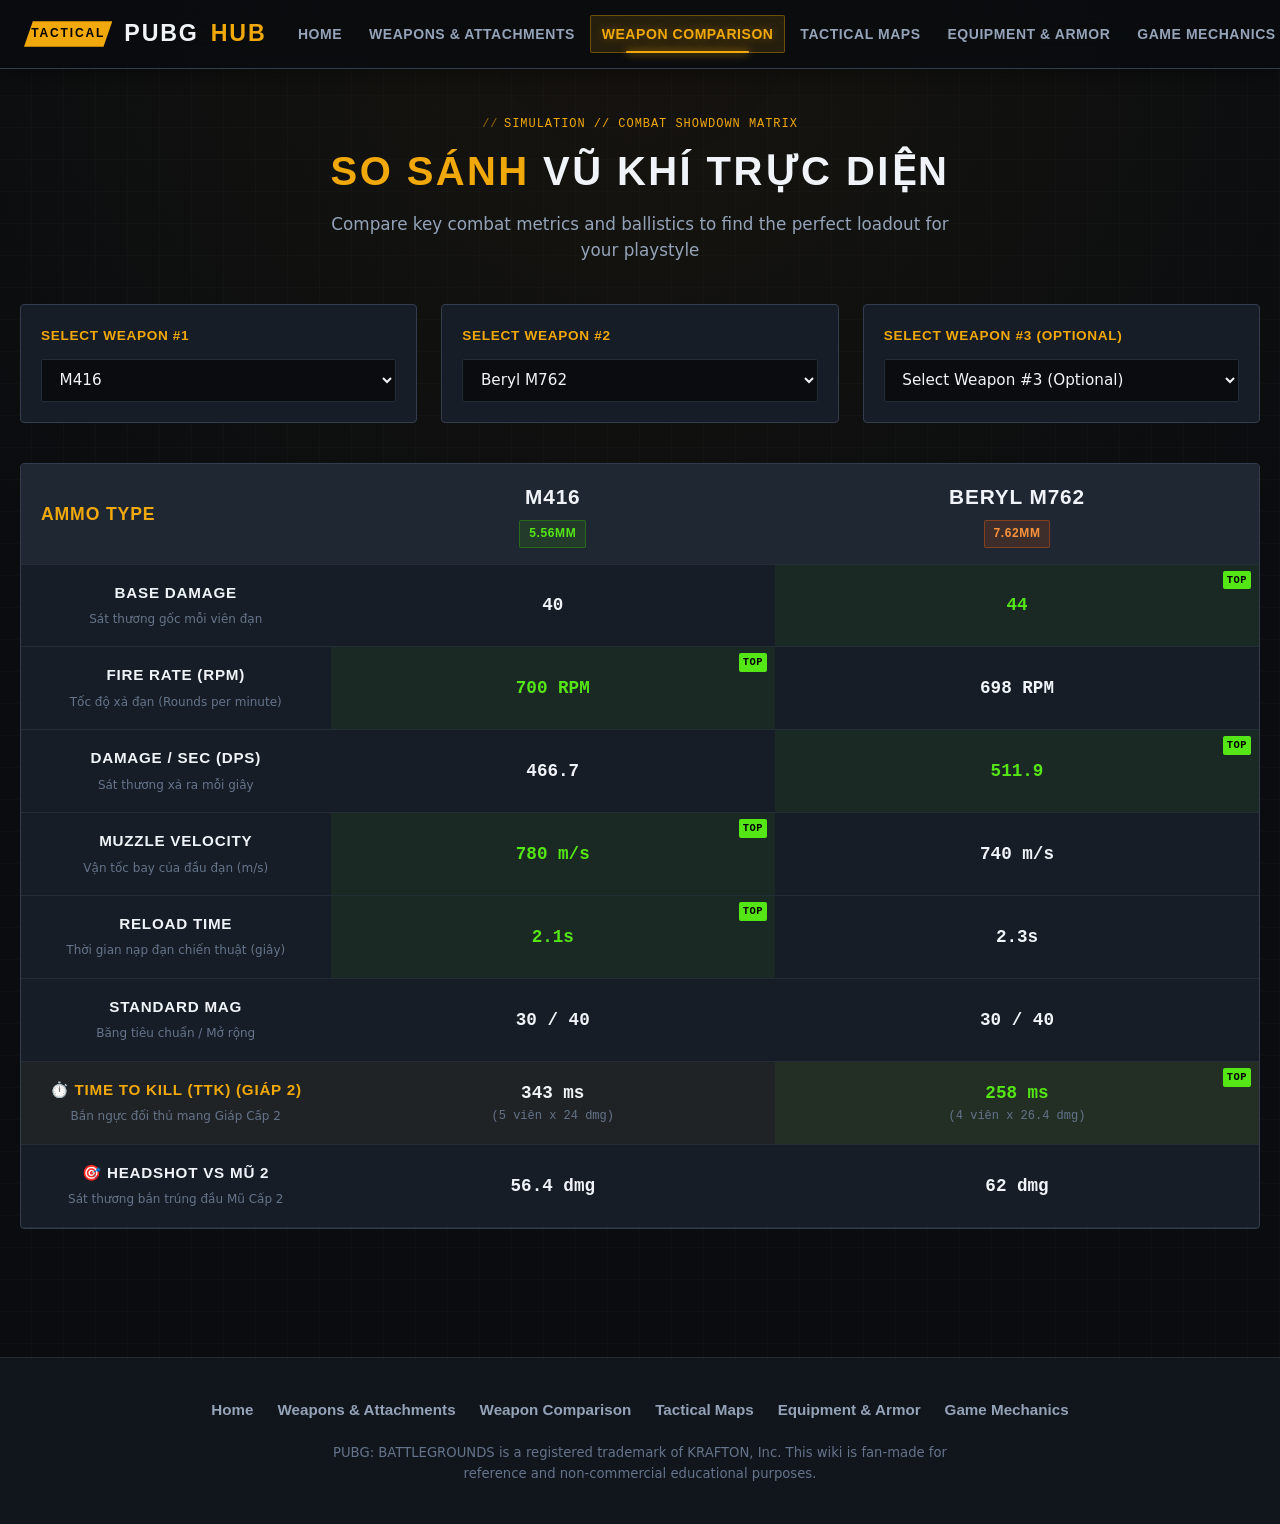
==== commit 29fe9028: "fix(nav): keep full English and Vietnamese menu labels on a single line with responsive styling" ====
--- a/compare.html
+++ b/compare.html
@@ -33,9 +33,9 @@
   <link rel="preconnect" href="https://fonts.googleapis.com" />
   <link rel="preconnect" href="https://fonts.gstatic.com" crossorigin />
   <link href="https://fonts.googleapis.com/css2?family=Chakra+Petch:wght@500;600;700&family=Inter:wght@400;500;600;700&family=JetBrains+Mono:wght@500;700&family=Rajdhani:wght@500;600;700&display=swap" rel="stylesheet" />
-  <link rel="stylesheet" href="css/main.css?v=2.1" />
-  <link rel="stylesheet" href="css/components.css?v=2.1" />
-  <link rel="stylesheet" href="css/compare.css?v=2.1" />
+  <link rel="stylesheet" href="css/main.css?v=2.2" />
+  <link rel="stylesheet" href="css/components.css?v=2.2" />
+  <link rel="stylesheet" href="css/compare.css?v=2.2" />
 </head>
 <body>
   <!-- Header -->
--- a/css/main.css
+++ b/css/main.css
@@ -169,13 +169,14 @@
   box-shadow: 0 4px 20px rgba(0, 0, 0, 0.4);
 }
 
-.header-inner {
+.tactical-header .header-inner {
   display: flex;
   align-items: center;
   justify-content: space-between;
   height: 68px;
-  gap: 1.5rem;
+  gap: 1.25rem;
   max-width: 1440px;
+  width: 100%;
   margin: 0 auto;
   padding: 0 1.5rem;
 }
@@ -214,7 +215,7 @@
 .nav-menu {
   display: flex;
   align-items: center;
-  gap: 0.35rem;
+  gap: 0.25rem;
   list-style: none;
   flex-wrap: nowrap;
   margin: 0;
@@ -223,12 +224,12 @@
 
 .nav-link {
   font-family: var(--font-display);
-  font-size: 0.95rem;
+  font-size: 0.875rem;
   font-weight: 700;
-  letter-spacing: 0.05em;
+  letter-spacing: 0.04em;
   text-transform: uppercase;
   color: var(--text-secondary);
-  padding: 0.45rem 0.8rem;
+  padding: 0.4rem 0.65rem;
   border-radius: var(--radius-sm);
   transition: all 0.2s cubic-bezier(0.16, 1, 0.3, 1);
   position: relative;
@@ -237,6 +238,7 @@
   align-items: center;
   justify-content: center;
   border: 1px solid transparent;
+  flex-shrink: 0;
 }
 
 .nav-link:hover {
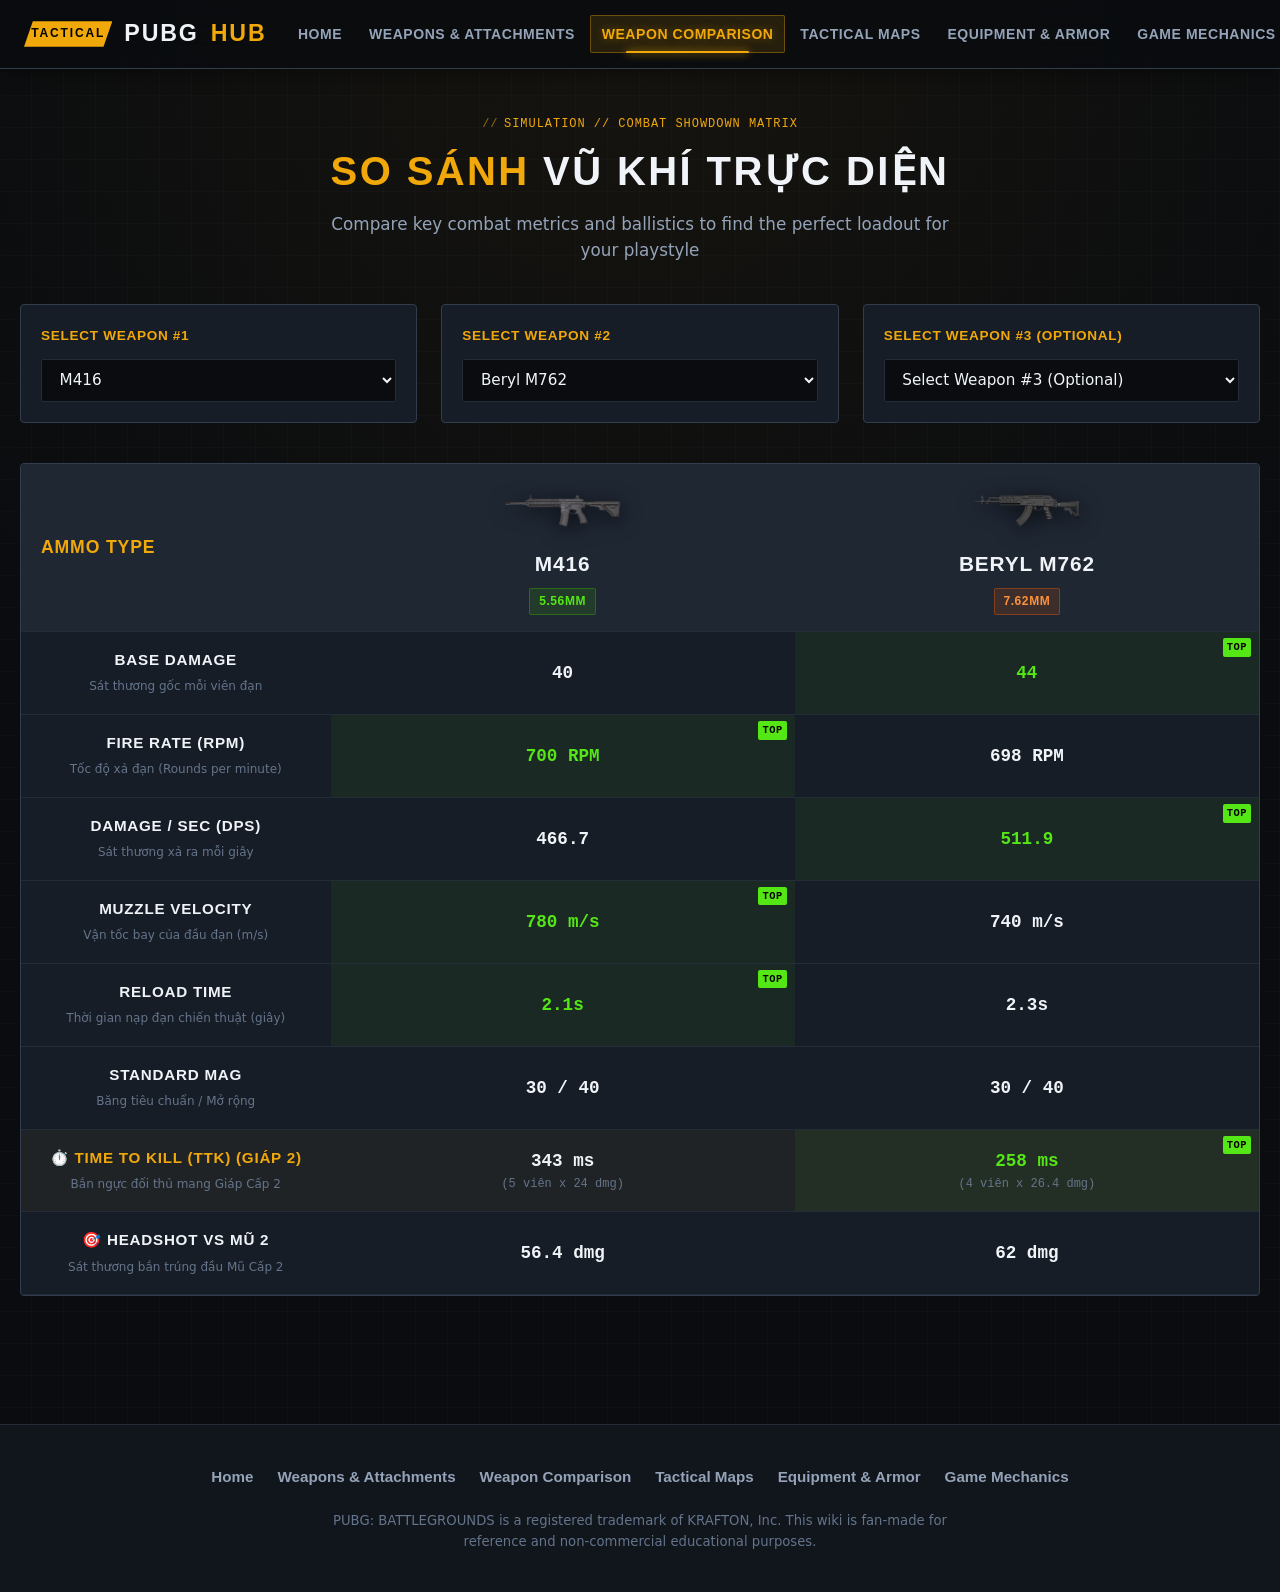
==== commit 4bbc0abf: "feat: replace weapon silhouette placeholders with official in-game weapon renders" ====
--- a/compare.html
+++ b/compare.html
@@ -35,7 +35,7 @@
   <link href="https://fonts.googleapis.com/css2?family=Chakra+Petch:wght@500;600;700&family=Inter:wght@400;500;600;700&family=JetBrains+Mono:wght@500;700&family=Rajdhani:wght@500;600;700&display=swap" rel="stylesheet" />
   <link rel="stylesheet" href="css/main.css?v=2.2" />
   <link rel="stylesheet" href="css/components.css?v=2.2" />
-  <link rel="stylesheet" href="css/compare.css?v=2.2" />
+  <link rel="stylesheet" href="css/compare.css?v=2.3" />
 </head>
 <body>
   <!-- Header -->
--- a/css/compare.css
+++ b/css/compare.css
@@ -202,3 +202,18 @@
   font-weight: 600;
   margin-bottom: 0.35rem;
 }
+
+.compare-weapon-thumb {
+  width: 100%;
+  max-width: 150px;
+  height: 54px;
+  object-fit: contain;
+  margin: 0.25rem auto 0.6rem;
+  display: block;
+  filter: drop-shadow(0 4px 10px rgba(0, 0, 0, 0.75));
+  transition: transform var(--transition-normal);
+}
+
+.compare-weapon-thumb:hover {
+  transform: scale(1.05);
+}
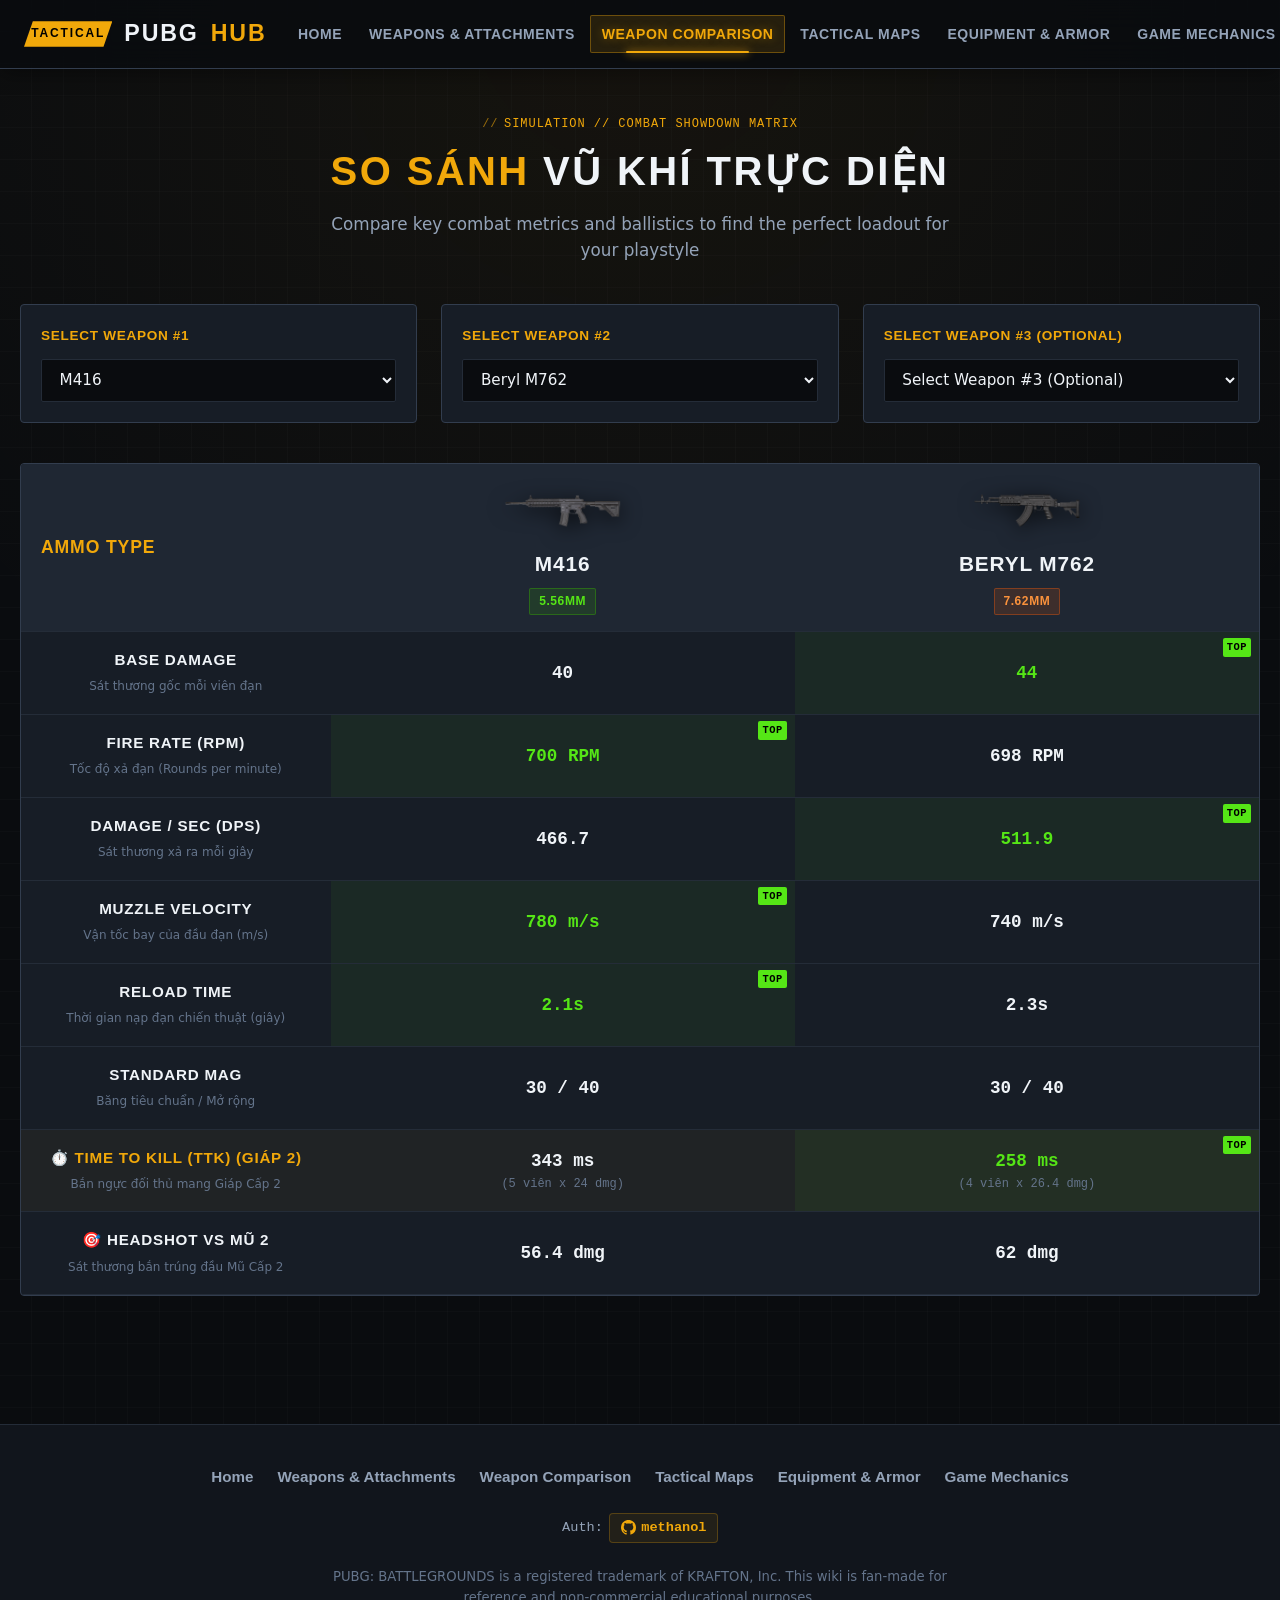
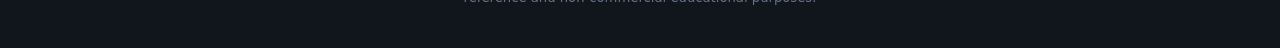
==== commit 3186be6b: "feat: update secret room key locations, enhance map resolution, and add author footer" ====
--- a/compare.html
+++ b/compare.html
@@ -157,6 +157,14 @@
         <li><a href="equipment.html" data-i18n="nav.equipment">Trang Bị</a></li>
         <li><a href="mechanics.html" data-i18n="nav.mechanics">Cơ Chế</a></li>
       </ul>
+      <p class="footer-author">
+        Auth: <a href="https://github.com/methanol-dev" target="_blank" rel="noopener noreferrer" class="footer-author-link" title="GitHub: methanol-dev">
+          <svg class="github-icon" viewBox="0 0 24 24" width="15" height="15" fill="currentColor">
+            <path d="M12 0C5.37 0 0 5.37 0 12c0 5.31 3.435 9.795 8.205 11.385.6.105.825-.255.825-.57 0-.285-.015-1.23-.015-2.235-3.015.555-3.795-.735-4.035-1.41-.135-.345-.72-1.41-1.23-1.695-.42-.225-1.02-.78-.015-.795.945-.015 1.62.87 1.845 1.23 1.08 1.815 2.805 1.305 3.495.99.105-.78.42-1.305.765-1.605-2.67-.3-5.46-1.335-5.46-5.925 0-1.305.465-2.385 1.23-3.225-.12-.3-.54-1.53.12-3.18 0 0 1.005-.315 3.3 1.23.96-.27 1.98-.405 3-.405s2.04.135 3 .405c2.295-1.56 3.3-1.23 3.3-1.23.66 1.65.24 2.88.12 3.18.765.84 1.23 1.905 1.23 3.225 0 4.605-2.805 5.625-5.475 5.925.435.375.81 1.095.81 2.22 0 1.605-.015 2.895-.015 3.3 0 .315.225.69.825.57A12.02 12.02 0 0024 12c0-6.63-5.37-12-12-12z"/>
+          </svg>
+          methanol
+        </a>
+      </p>
       <p class="footer-disclaimer" data-i18n="site.footer_text">
         PUBG: BATTLEGROUNDS là thương hiệu đã đăng ký của KRAFTON, Inc. Trang web này được xây dựng bởi cộng đồng vì mục đích tham khảo và phi thương mại.
       </p>
--- a/css/main.css
+++ b/css/main.css
@@ -412,6 +412,43 @@
   color: var(--pubg-gold);
 }
 
+.footer-author {
+  font-family: var(--font-mono);
+  font-size: 0.85rem;
+  color: var(--text-secondary);
+  display: flex;
+  align-items: center;
+  gap: 0.4rem;
+  justify-content: center;
+  margin: 0.2rem 0;
+}
+
+.footer-author-link {
+  display: inline-flex;
+  align-items: center;
+  gap: 0.35rem;
+  color: var(--pubg-gold);
+  font-weight: 600;
+  text-decoration: none;
+  padding: 0.2rem 0.65rem;
+  border-radius: 4px;
+  background: rgba(241, 168, 10, 0.08);
+  border: 1px solid rgba(241, 168, 10, 0.25);
+  transition: all var(--transition-fast);
+}
+
+.footer-author-link:hover {
+  background: var(--pubg-gold);
+  color: #000;
+  border-color: var(--pubg-gold);
+  box-shadow: 0 0 12px rgba(241, 168, 10, 0.35);
+}
+
+.footer-author-link .github-icon {
+  fill: currentColor;
+  flex-shrink: 0;
+}
+
 .footer-disclaimer {
   font-size: 0.825rem;
   color: var(--text-muted);
